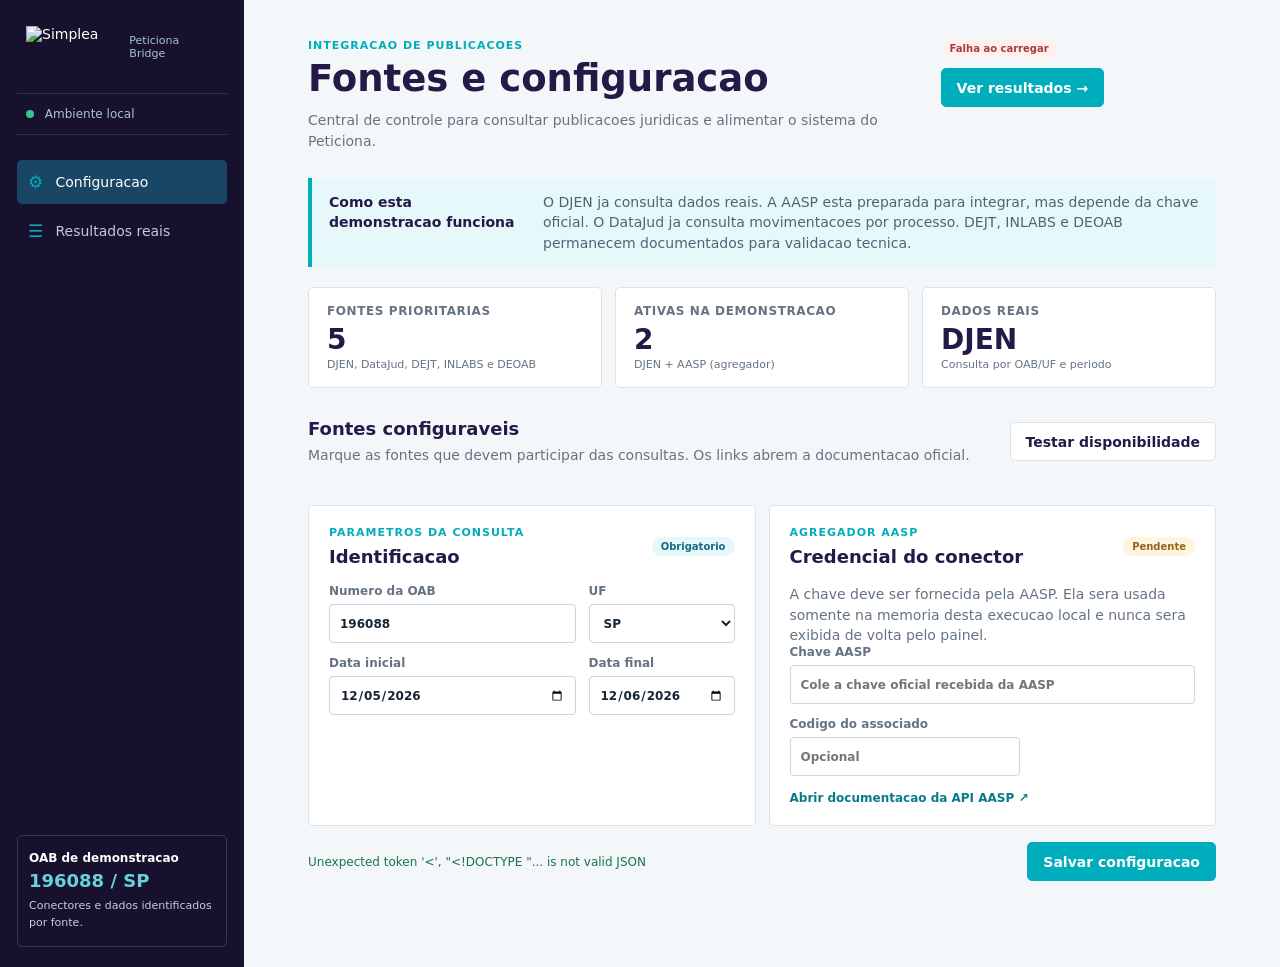
==== dashboard.html @ d224b24b "feat: add Peticiona bridge API dashboard" ====
<!doctype html>
<html lang="pt-BR">
<head>
  <meta charset="utf-8">
  <meta name="viewport" content="width=device-width, initial-scale=1">
  <title>Simplea | Peticiona Bridge</title>
  <link rel="stylesheet" href="/dashboard.css">
</head>
<body>
  <div class="app-shell">
    <aside class="sidebar">
      <div class="brand">
        <img class="brand-logo" src="https://eudoxtnzcyobqakucczw.supabase.co/storage/v1/object/public/arquivos/V7.png" alt="Simplea">
        <div>
          <span>Peticiona Bridge</span>
        </div>
      </div>
      <div class="environment"><span class="dot"></span> Ambiente local</div>
      <nav class="nav" aria-label="Navegacao principal">
        <button class="nav-item active" data-view="config">
          <span class="nav-icon">&#9881;</span> Configuracao
        </button>
        <button class="nav-item" data-view="results">
          <span class="nav-icon">&#9776;</span> Resultados reais
        </button>
      </nav>
      <div class="sidebar-note">
        <strong>OAB de demonstracao</strong>
        <span>196088 / SP</span>
        <small>Conectores e dados identificados por fonte.</small>
      </div>
    </aside>

    <main class="main-content">
      <section id="view-config" class="view active-view">
        <div class="page-heading">
          <div>
            <p class="eyebrow">INTEGRACAO DE PUBLICACOES</p>
            <h1>Fontes e configuracao</h1>
            <p class="subtitle">Central de controle para consultar publicacoes juridicas e alimentar o sistema do Peticiona.</p>
          </div>
          <div class="heading-actions">
            <span id="config-status" class="status-badge status-neutral">Carregando</span>
            <button id="open-results" class="button button-primary">Ver resultados <span>&rarr;</span></button>
          </div>
        </div>

        <div class="notice notice-blue">
          <strong>Como esta demonstracao funciona</strong>
          <span>O DJEN ja consulta dados reais. A AASP esta preparada para integrar, mas depende da chave oficial. O DataJud ja consulta movimentacoes por processo. DEJT, INLABS e DEOAB permanecem documentados para validacao tecnica.</span>
        </div>

        <div class="metrics" id="config-metrics">
          <div class="metric"><span>Fontes prioritarias</span><strong>5</strong><small>DJEN, DataJud, DEJT, INLABS e DEOAB</small></div>
          <div class="metric"><span>Ativas na demonstracao</span><strong id="active-count">2</strong><small>DJEN + AASP (agregador)</small></div>
          <div class="metric"><span>Dados reais</span><strong id="real-status">DJEN</strong><small>Consulta por OAB/UF e periodo</small></div>
        </div>

        <div class="section-title">
          <div><h2>Fontes configuraveis</h2><p>Marque as fontes que devem participar das consultas. Os links abrem a documentacao oficial.</p></div>
          <button id="probe-sources" class="button button-secondary">Testar disponibilidade</button>
        </div>
        <div class="source-grid" id="source-grid"></div>

        <div class="config-layout">
          <section class="panel">
            <div class="panel-heading"><div><p class="eyebrow">PARAMETROS DA CONSULTA</p><h2>Identificacao</h2></div><span class="tag">Obrigatorio</span></div>
            <div class="form-grid">
              <label>Numero da OAB<input id="oab" value="196088" inputmode="numeric"></label>
              <label>UF<select id="uf"><option value="SP">SP</option><option value="RJ">RJ</option><option value="MG">MG</option></select></label>
              <label>Data inicial<input id="data-inicio" type="date"></label>
              <label>Data final<input id="data-fim" type="date"></label>
            </div>
          </section>

          <section class="panel">
            <div class="panel-heading"><div><p class="eyebrow">AGREGADOR AASP</p><h2>Credencial do conector</h2></div><span id="aasp-credential-status" class="status-badge status-warning">Pendente</span></div>
            <p class="panel-copy">A chave deve ser fornecida pela AASP. Ela sera usada somente na memoria desta execucao local e nunca sera exibida de volta pelo painel.</p>
            <div class="form-grid aasp-fields">
              <label class="wide">Chave AASP<input id="aasp-key" type="password" placeholder="Cole a chave oficial recebida da AASP"></label>
              <label>Codigo do associado<input id="aasp-code" placeholder="Opcional"></label>
            </div>
            <a class="doc-link" href="https://intimacaoapi.aasp.org.br/docapi/index.html" target="_blank" rel="noreferrer">Abrir documentacao da API AASP <span>&nearr;</span></a>
          </section>
        </div>

        <div class="form-actions">
          <span id="save-message" class="inline-message"></span>
          <button id="save-config" class="button button-primary">Salvar configuracao</button>
        </div>
      </section>

      <section id="view-results" class="view">
        <div class="page-heading">
          <div><p class="eyebrow">LEITURA E ORIGEM DOS DADOS</p><h1>Consulta e achados</h1><p class="subtitle">Cada registro mostra a fonte que o entregou, para separar dado real, credencial pendente e etapa futura.</p></div>
          <div class="heading-actions"><button id="back-config" class="button button-secondary">&larr; Configuracao</button><button id="run-query" class="button button-primary">Consultar agora</button></div>
        </div>
        <div id="results-notice" class="notice notice-blue"><strong>Pronto para consultar</strong><span>Use o periodo configurado para buscar publicacoes por OAB.</span></div>
        <div class="metrics results-metrics">
          <div class="metric"><span>Publicacoes encontradas</span><strong id="result-total">-</strong><small>Somente fontes com retorno</small></div>
          <div class="metric"><span>Processos unicos</span><strong id="process-total">-</strong><small>Agrupados por numero do processo</small></div>
          <div class="metric"><span>Fonte com retorno</span><strong id="result-source">-</strong><small>Origem do dado exibido abaixo</small></div>
        </div>
        <section class="panel source-status-panel">
          <div class="panel-heading"><div><p class="eyebrow">TRANSPARENCIA DA INTEGRACAO</p><h2>Status por fonte</h2></div><span class="muted">5 fontes prioritarias + AASP</span></div>
          <div id="source-findings" class="source-findings"></div>
        </section>
        <section class="panel datajud-panel">
          <div class="panel-heading"><div><p class="eyebrow">CONSULTA COMPLEMENTAR</p><h2>Movimentacoes no DataJud</h2></div><span class="status-badge status-info">Dados processuais</span></div>
          <div class="datajud-intro">
            <p>O DJEN informa publicacoes e intimacoes. O DataJud complementa a visao com a capa do processo e o historico de movimentacoes disponibilizado pelo CNJ.</p>
            <a class="doc-link" href="https://datajud-wiki.cnj.jus.br/api-publica/" target="_blank" rel="noreferrer">Ver documentacao oficial do DataJud <span>&nearr;</span></a>
          </div>
          <div class="datajud-controls">
            <label>Numero do processo<input id="datajud-processo" value="00218103120248260506" inputmode="numeric"></label>
            <label>Tribunal<input id="datajud-tribunal" value="TJSP" placeholder="Ex.: TJSP ou TRT15"></label>
            <button id="datajud-query" class="button button-primary">Consultar movimentacoes</button>
          </div>
          <div id="datajud-result" class="datajud-result"><span class="muted">Escolha um processo e consulte a fonte complementar.</span></div>
          <div class="table-wrap datajud-table-wrap"><table><thead><tr><th>Data</th><th>Movimentacao</th><th>Orgao julgador</th></tr></thead><tbody id="movements-body"><tr><td colspan="3" class="empty-state">Nenhuma movimentacao consultada.</td></tr></tbody></table></div>
        </section>
        <section class="panel table-panel">
          <div class="panel-heading"><div><p class="eyebrow">DADOS RETORNADOS</p><h2>Publicacoes encontradas</h2></div><span id="query-period" class="muted"></span></div>
          <div class="table-wrap"><table><thead><tr><th>Fonte</th><th>Tribunal / orgao</th><th>Processo</th><th>Data</th><th>Tipo</th><th>Conteudo</th></tr></thead><tbody id="results-body"><tr><td colspan="6" class="empty-state">Nenhuma consulta executada.</td></tr></tbody></table></div>
        </section>
      </section>
    </main>
  </div>
  <script src="/dashboard.js"></script>
</body>
</html>
---- dashboard.css ----
:root {
  --navy: #251948;
  --navy-dark: #18112e;
  --cyan: #00adbd;
  --cyan-soft: #e7f8fa;
  --ink: #172533;
  --muted: #657383;
  --line: #dbe3e9;
  --surface: #ffffff;
  --canvas: #f4f7f9;
  --success: #19734a;
  --success-soft: #e9f7ef;
  --warning: #94651b;
  --warning-soft: #fff5df;
  --danger: #a63c39;
  --danger-soft: #fff0ef;
}
* { box-sizing: border-box; }
body { margin: 0; color: var(--ink); background: var(--canvas); font-family: Inter, ui-sans-serif, system-ui, -apple-system, BlinkMacSystemFont, "Segoe UI", sans-serif; font-size: 14px; }
button, input, select { font: inherit; }
button { cursor: pointer; }
.app-shell { display: flex; min-height: 100vh; }
.sidebar { width: 244px; flex: 0 0 244px; background: var(--navy-dark); color: #fff; padding: 26px 17px 20px; display: flex; flex-direction: column; }
.brand { display: flex; align-items: center; gap: 11px; padding: 0 9px 28px; }
.brand-logo { width: 93px; height: 39px; object-fit: contain; object-position: left center; }
.brand span { display: block; color: #a9c2d4; font-size: 11px; margin-top: 3px; }
.environment { color: #a9c2d4; border-top: 1px solid rgba(255,255,255,.12); border-bottom: 1px solid rgba(255,255,255,.12); padding: 13px 9px; font-size: 12px; }
.dot { width: 8px; height: 8px; background: #36c981; border-radius: 50%; display: inline-block; margin-right: 7px; }
.nav { padding-top: 25px; }
.nav-item { width: 100%; border: 0; color: #bbccda; background: transparent; text-align: left; padding: 12px 11px; border-radius: 5px; margin-bottom: 5px; }
.nav-item:hover, .nav-item.active { color: #fff; background: #1a4665; }
.nav-icon { display: inline-block; width: 23px; color: var(--cyan); font-size: 17px; vertical-align: -1px; }
.sidebar-note { margin-top: auto; padding: 15px 11px; border: 1px solid rgba(255,255,255,.15); border-radius: 5px; color: #c2d0db; }
.sidebar-note strong, .sidebar-note span, .sidebar-note small { display: block; }
.sidebar-note strong { color: #fff; font-size: 12px; }
.sidebar-note span { color: #67d2db; font-size: 18px; font-weight: 700; margin: 5px 0 7px; }
.sidebar-note small { font-size: 11px; line-height: 1.5; }
.main-content { min-width: 0; flex: 1; padding: 39px clamp(24px, 5vw, 72px) 60px; }
.view { display: none; max-width: 1390px; margin: 0 auto; }
.active-view { display: block; }
.page-heading { display: flex; justify-content: space-between; align-items: flex-start; gap: 24px; margin-bottom: 25px; }
.eyebrow { margin: 0 0 7px; color: var(--cyan); font-size: 11px; letter-spacing: .09em; font-weight: 800; }
h1, h2, p { margin-top: 0; }
h1 { font-size: clamp(27px, 3vw, 37px); line-height: 1.1; letter-spacing: 0; margin-bottom: 10px; color: var(--navy); }
h2 { font-size: 18px; margin-bottom: 6px; color: var(--navy); }
.subtitle { color: var(--muted); line-height: 1.55; max-width: 710px; margin-bottom: 0; }
.heading-actions, .form-actions { display: flex; gap: 10px; align-items: center; flex-wrap: wrap; }
.button { border: 1px solid var(--line); border-radius: 5px; min-height: 39px; padding: 0 15px; font-weight: 700; white-space: nowrap; }
.button-primary { color: #fff; background: var(--cyan); border-color: var(--cyan); }
.button-primary:hover { background: #078f9e; }
.button-secondary { color: var(--navy); background: var(--surface); }
.button-secondary:hover { border-color: var(--cyan); color: #067e8b; }
.notice { display: flex; align-items: flex-start; gap: 14px; border-left: 4px solid var(--cyan); padding: 14px 17px; background: var(--cyan-soft); margin-bottom: 20px; line-height: 1.45; }
.notice strong { color: var(--navy); min-width: 200px; }
.notice span { color: #4b6675; }
.metrics { display: grid; grid-template-columns: repeat(3, 1fr); gap: 13px; margin-bottom: 30px; }
.metric { background: var(--surface); border: 1px solid var(--line); padding: 16px 18px; border-radius: 5px; min-width: 0; }
.metric span, .metric small { display: block; color: var(--muted); }
.metric span { font-size: 12px; font-weight: 700; text-transform: uppercase; letter-spacing: .05em; }
.metric strong { display: block; font-size: 28px; color: var(--navy); margin: 5px 0 2px; }
.metric small { font-size: 11px; white-space: nowrap; overflow: hidden; text-overflow: ellipsis; }
.section-title, .panel-heading { display: flex; align-items: center; justify-content: space-between; gap: 15px; }
.section-title { margin-bottom: 14px; }
.section-title p, .panel-copy { color: var(--muted); margin-bottom: 0; line-height: 1.45; }
.source-grid { display: grid; grid-template-columns: repeat(3, 1fr); gap: 13px; margin-bottom: 26px; }
.source-card { background: var(--surface); border: 1px solid var(--line); border-top: 3px solid #c5d0d8; padding: 16px; border-radius: 5px; min-height: 204px; display: flex; flex-direction: column; }
.source-card.enabled { border-top-color: var(--cyan); }
.source-card.real { border-top-color: var(--success); }
.source-card-head { display: flex; justify-content: space-between; align-items: flex-start; gap: 10px; }
.source-card h3 { color: var(--navy); font-size: 16px; margin: 0 0 3px; }
.source-card .type { color: var(--muted); font-size: 11px; }
.source-card p { color: #536674; font-size: 12px; line-height: 1.42; margin: 13px 0; flex: 1; }
.source-card-footer { display: flex; align-items: center; justify-content: space-between; gap: 8px; border-top: 1px solid #edf0f2; padding-top: 12px; }
.source-card-footer a, .doc-link { color: #087b89; font-size: 12px; font-weight: 700; text-decoration: none; }
.source-card-footer a:hover, .doc-link:hover { text-decoration: underline; }
.switch { position: relative; width: 40px; height: 22px; flex: 0 0 auto; }
.switch input { opacity: 0; width: 0; height: 0; }
.slider { position: absolute; inset: 0; background: #c7d1d8; border-radius: 20px; transition: .18s; }
.slider:before { content: ""; position: absolute; width: 16px; height: 16px; left: 3px; top: 3px; background: white; border-radius: 50%; transition: .18s; }
.switch input:checked + .slider { background: var(--cyan); }
.switch input:checked + .slider:before { transform: translateX(18px); }
.status-badge, .tag { display: inline-flex; align-items: center; border-radius: 99px; padding: 4px 9px; font-size: 10px; font-weight: 800; white-space: nowrap; }
.status-ok { color: var(--success); background: var(--success-soft); }
.status-warning { color: var(--warning); background: var(--warning-soft); }
.status-danger { color: var(--danger); background: var(--danger-soft); }
.status-neutral { color: #526372; background: #edf1f4; }
.status-info { color: #176a84; background: #e6f4f8; }
.tag { color: #176a84; background: var(--cyan-soft); }
.config-layout { display: grid; grid-template-columns: 1fr 1fr; gap: 13px; }
.panel { background: var(--surface); border: 1px solid var(--line); border-radius: 5px; padding: 20px; margin-bottom: 16px; }
.panel-heading { margin-bottom: 17px; }
.panel-heading h2 { margin-bottom: 0; }
.muted { color: var(--muted); font-size: 12px; }
.form-grid { display: grid; grid-template-columns: 1.5fr .7fr; gap: 13px; }
.form-grid label { color: var(--muted); font-size: 12px; font-weight: 700; }
.form-grid input, .form-grid select { display: block; width: 100%; height: 39px; border: 1px solid #cbd6dd; border-radius: 4px; padding: 0 10px; color: var(--ink); background: #fff; margin-top: 6px; outline: none; }
.form-grid input:focus, .form-grid select:focus { border-color: var(--cyan); box-shadow: 0 0 0 3px rgba(8,174,190,.12); }
.aasp-fields { grid-template-columns: 1fr .7fr; }
.wide { grid-column: 1 / -1; }
.doc-link { display: inline-block; margin-top: 15px; }
.form-actions { justify-content: flex-end; padding: 0 0 26px; }
.inline-message { color: var(--success); font-size: 12px; margin-right: auto; }
.source-status-panel { margin-bottom: 16px; }
.source-findings { display: grid; grid-template-columns: repeat(3, 1fr); gap: 9px; }
.finding { border: 1px solid var(--line); padding: 12px; border-radius: 4px; min-width: 0; }
.finding-head { display: flex; align-items: center; justify-content: space-between; gap: 8px; margin-bottom: 7px; }
.finding strong { color: var(--navy); font-size: 13px; }
.finding p { color: var(--muted); font-size: 11px; line-height: 1.4; margin: 0; }
.datajud-intro { display: flex; align-items: center; justify-content: space-between; gap: 20px; background: #f5f2fc; border-left: 3px solid var(--navy); padding: 12px 14px; margin-bottom: 16px; }
.datajud-intro p { color: #536674; line-height: 1.45; margin: 0; max-width: 800px; }
.datajud-controls { display: grid; grid-template-columns: 1.5fr .6fr auto; gap: 12px; align-items: end; margin-bottom: 13px; }
.datajud-controls label { color: var(--muted); font-size: 12px; font-weight: 700; }
.datajud-controls input { display: block; width: 100%; height: 39px; border: 1px solid #cbd6dd; border-radius: 4px; padding: 0 10px; color: var(--ink); background: #fff; margin-top: 6px; outline: none; }
.datajud-controls input:focus { border-color: var(--cyan); box-shadow: 0 0 0 3px rgba(8,174,190,.12); }
.datajud-result { min-height: 47px; border-top: 1px solid #edf0f2; border-bottom: 1px solid #edf0f2; display: flex; align-items: center; padding: 10px 0; margin-bottom: 4px; color: #536674; }
.datajud-result strong { color: var(--navy); }
.datajud-result .summary-grid { display: flex; flex-wrap: wrap; gap: 16px; }
.datajud-result .summary-grid span { display: block; color: var(--muted); font-size: 11px; }
.datajud-result .summary-grid b { color: var(--navy); font-size: 13px; }
.datajud-table-wrap { max-height: 330px; overflow: auto; }
.table-panel { padding-bottom: 10px; }
.table-wrap { overflow-x: auto; }
table { width: 100%; border-collapse: collapse; min-width: 880px; }
th, td { text-align: left; border-bottom: 1px solid #e7ecef; padding: 11px 9px; vertical-align: top; }
th { color: var(--muted); font-size: 10px; text-transform: uppercase; letter-spacing: .06em; white-space: nowrap; }
td { font-size: 12px; line-height: 1.4; }
td strong { color: var(--navy); }
.source-cell { color: #087b89; font-weight: 800; }
.content-cell { max-width: 430px; color: #536674; }
.content-cell a { color: #087b89; display: inline-block; margin-top: 4px; }
.empty-state { text-align: center; color: var(--muted); padding: 28px; }
@media (max-width: 1050px) { .source-grid { grid-template-columns: repeat(2, 1fr); } .source-findings { grid-template-columns: repeat(2, 1fr); } .datajud-controls { grid-template-columns: 1fr 1fr; } .datajud-controls .button { grid-column: 1 / -1; justify-self: start; } }
@media (max-width: 760px) { .app-shell { display: block; } .sidebar { width: 100%; padding: 14px; } .brand { padding-bottom: 14px; } .environment { display: inline-block; border-bottom: 0; } .nav { display: flex; gap: 5px; padding-top: 8px; } .nav-item { margin: 0; } .sidebar-note { display: none; } .main-content { padding: 25px 15px 40px; } .page-heading { display: block; } .heading-actions { margin-top: 18px; } .metrics, .source-grid, .config-layout, .source-findings { grid-template-columns: 1fr; } .notice { display: block; } .notice strong { display: block; margin-bottom: 5px; } .section-title { display: block; } .section-title .button { margin-top: 12px; } .datajud-intro { display: block; } .datajud-intro .doc-link { margin-top: 10px; } .datajud-controls { grid-template-columns: 1fr; } .datajud-controls .button { grid-column: auto; justify-self: stretch; } }
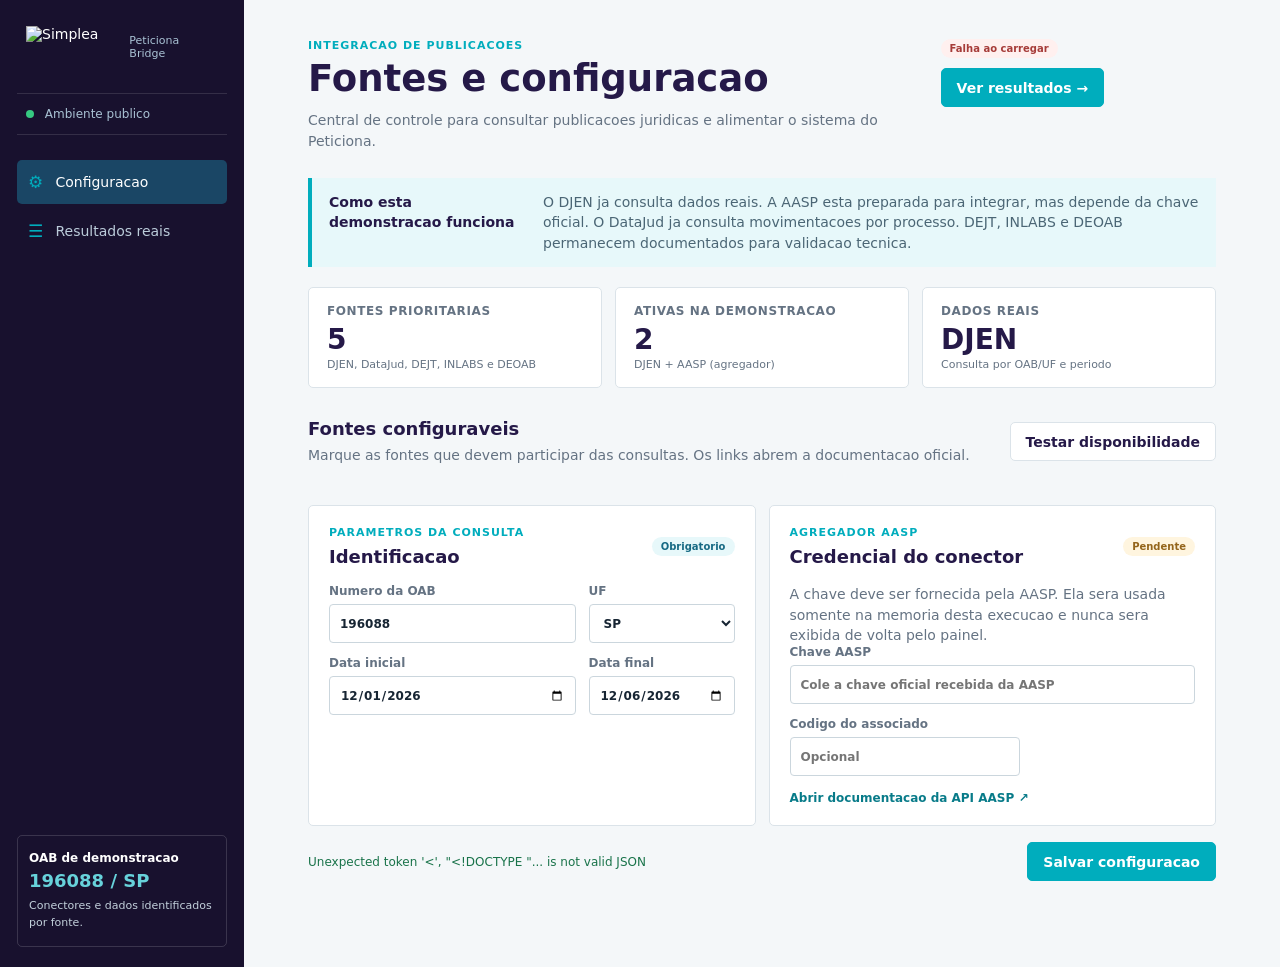
==== commit 5660b046: "Label public demo environment" ====
--- a/dashboard.html
+++ b/dashboard.html
@@ -15,7 +15,7 @@
           <span>Peticiona Bridge</span>
         </div>
       </div>
-      <div class="environment"><span class="dot"></span> Ambiente local</div>
+      <div class="environment"><span class="dot"></span> Ambiente publico</div>
       <nav class="nav" aria-label="Navegacao principal">
         <button class="nav-item active" data-view="config">
           <span class="nav-icon">&#9881;</span> Configuracao
@@ -75,7 +75,7 @@
 
           <section class="panel">
             <div class="panel-heading"><div><p class="eyebrow">AGREGADOR AASP</p><h2>Credencial do conector</h2></div><span id="aasp-credential-status" class="status-badge status-warning">Pendente</span></div>
-            <p class="panel-copy">A chave deve ser fornecida pela AASP. Ela sera usada somente na memoria desta execucao local e nunca sera exibida de volta pelo painel.</p>
+            <p class="panel-copy">A chave deve ser fornecida pela AASP. Ela sera usada somente na memoria desta execucao e nunca sera exibida de volta pelo painel.</p>
             <div class="form-grid aasp-fields">
               <label class="wide">Chave AASP<input id="aasp-key" type="password" placeholder="Cole a chave oficial recebida da AASP"></label>
               <label>Codigo do associado<input id="aasp-code" placeholder="Opcional"></label>
--- a/dashboard.css
+++ b/dashboard.css
@@ -51,6 +51,7 @@
 .button-secondary { color: var(--navy); background: var(--surface); }
 .button-secondary:hover { border-color: var(--cyan); color: #067e8b; }
 .notice { display: flex; align-items: flex-start; gap: 14px; border-left: 4px solid var(--cyan); padding: 14px 17px; background: var(--cyan-soft); margin-bottom: 20px; line-height: 1.45; }
+.notice-warning { border-left-color: #c88418; background: #fff7e8; }
 .notice strong { color: var(--navy); min-width: 200px; }
 .notice span { color: #4b6675; }
 .metrics { display: grid; grid-template-columns: repeat(3, 1fr); gap: 13px; margin-bottom: 30px; }
